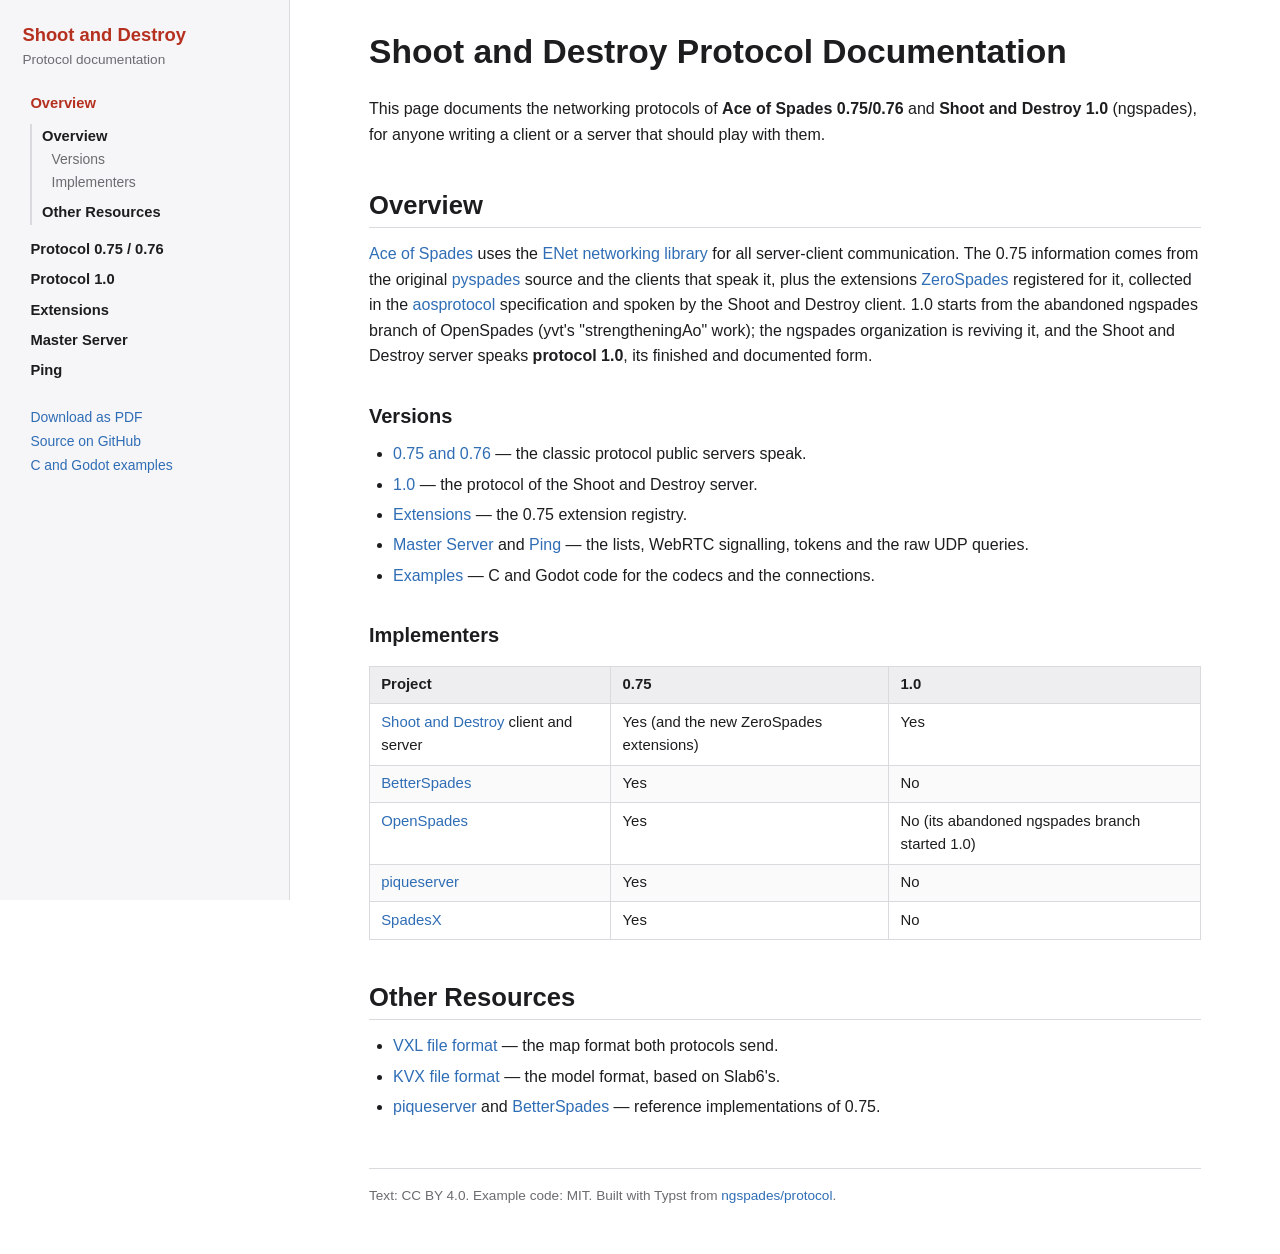
==== index.html @ 99707daf "Site built from 164c2e4" ====
<!DOCTYPE html><html lang="en"><head><meta charset="utf-8"><meta name="viewport" content="width=device-width, initial-scale=1"><title>Shoot and Destroy Protocol Documentation</title><meta name="description" content="Ace of Spades 0.75/0.76 and Shoot and Destroy 1.0: every packet, what the server sends and expects, the master list, WebRTC, and C and Godot examples."><link rel="canonical" href="https://ngspades.github.io/protocol/index.html"><link rel="stylesheet" href="style.css"></head><body><div class="layout"><nav class="sidebar"><a class="brand" href="index.html">Shoot and Destroy</a><p class="brand-sub">Protocol documentation</p><ul class="pages"><li class="current"><a href="#">Overview</a><ul class="toc"><li class="l1"><a href="#overview">Overview</a></li><li class="l2"><a href="#versions">Versions</a></li><li class="l2"><a href="#implementers">Implementers</a></li><li class="l1"><a href="#other-resources">Other Resources</a></li></ul></li><li class><a href="protocol075.html">Protocol 0.75 / 0.76</a></li><li class><a href="protocol10.html">Protocol 1.0</a></li><li class><a href="extensions.html">Extensions</a></li><li class><a href="protocolmaster.html">Master Server</a></li><li class><a href="protocolping.html">Ping</a></li></ul><p class="side-links"><a href="pdf/ngspades-protocol.pdf">Download as PDF</a><a href="https://github.com/ngspades/protocol">Source on GitHub</a><a href="https://github.com/ngspades/protocol/tree/main/examples">C and Godot examples</a></p></nav><main><article class="doc"><h1>Shoot and Destroy Protocol Documentation</h1><p>This page documents the networking protocols of <strong>Ace of Spades 0.75/0.76</strong> and <strong>Shoot and Destroy 1.0</strong> (ngspades), for anyone writing a client or a server that should play with them.</p><h2 id="overview"><a class="hl" href="#overview">Overview</a></h2><p><a href="http://buildandshoot.com/">Ace of Spades</a> uses the <a href="http://enet.bespin.org/Features.html">ENet networking library</a> for all server-client communication. The 0.75 information comes from the original <a href="https://github.com/piqueserver/piqueserver">pyspades</a> source and the clients that speak it, plus the extensions <a href="https://github.com/zerospades">ZeroSpades</a> registered for it, collected in the <a href="https://github.com/zerospades/aosprotocol">aosprotocol</a> specification and spoken by the Shoot and Destroy client. 1.0 starts from the abandoned ngspades branch of OpenSpades (yvt's "strengtheningAo" work); the ngspades organization is reviving it, and the Shoot and Destroy server speaks <strong>protocol 1.0</strong>, its finished and documented form.</p><h3 id="versions"><a class="hl" href="#versions">Versions</a></h3><ul><li><a href="protocol075.html">0.75 and 0.76</a> — the classic protocol public servers speak.</li><li><a href="protocol10.html">1.0</a> — the protocol of the Shoot and Destroy server.</li><li><a href="extensions.html">Extensions</a> — the 0.75 extension registry.</li><li><a href="protocolmaster.html">Master Server</a> and <a href="protocolping.html">Ping</a> — the lists, WebRTC signalling, tokens and the raw UDP queries.</li><li><a href="https://github.com/ngspades/protocol/blob/main/examples/c/README.md">Examples</a> — C and Godot code for the codecs and the connections.</li></ul><h3 id="implementers"><a class="hl" href="#implementers">Implementers</a></h3><div class="table-wrap"><table><thead><tr><th>Project</th><th>0.75</th><th>1.0</th></tr></thead><tbody><tr><td><a href="https://ngspades.obex.pw/">Shoot and Destroy</a> client and server</td><td>Yes (and the new ZeroSpades extensions)</td><td>Yes</td></tr><tr><td><a href="https://github.com/xtreme8000/BetterSpades">BetterSpades</a></td><td>Yes</td><td>No</td></tr><tr><td><a href="https://github.com/yvt/openspades">OpenSpades</a></td><td>Yes</td><td>No (its abandoned ngspades branch started 1.0)</td></tr><tr><td><a href="https://github.com/piqueserver/piqueserver">piqueserver</a></td><td>Yes</td><td>No</td></tr><tr><td><a href="https://github.com/SpadesX/SpadesX">SpadesX</a></td><td>Yes</td><td>No</td></tr></tbody></table></div><h2 id="other-resources"><a class="hl" href="#other-resources">Other Resources</a></h2><ul><li><a href="http://silverspaceship.com/aosmap/aos_file_format.html">VXL file format</a> — the map format both protocols send.</li><li><a href="https://web.archive.org/web/20100102023608/http://mystaddict.tlayeh.com/Computer%20Camp/Slab6/slab6.txt">KVX file format</a> — the model format, based on Slab6's.</li><li><a href="https://github.com/piqueserver/piqueserver">piqueserver</a> and <a href="https://github.com/xtreme8000/BetterSpades">BetterSpades</a> — reference implementations of 0.75.</li></ul></article><footer>Text: CC BY 4.0. Example code: MIT. Built with Typst from <a href="https://github.com/ngspades/protocol">ngspades/protocol</a>.</footer></main></div></body></html>
---- style.css ----
/* Stylesheet of the website built from the Typst sources (src/template.typ
   writes the markup it styles). Light and dark, no scripts, no web fonts. */

:root {
  --bg: #ffffff;
  --ink: #1d1d1f;
  --muted: #6b6b70;
  --line: #d9d9de;
  --accent: #b5301f;
  --link: #2f6db5;
  --side-bg: #f6f6f8;
  --code-bg: #f4f4f6;
  --head-bg: #eeeef1;
  --stripe: #fafafb;
  --note-bg: #eaf2fb;
  --note-bar: #2f6db5;
  --warn-bg: #fdf1e3;
  --warn-bar: #c77a12;
  --sans: Inter, "Helvetica Neue", Helvetica, Arimo, "Liberation Sans", "DejaVu Sans", system-ui, sans-serif;
  --mono: "JetBrains Mono", Menlo, "DejaVu Sans Mono", "Liberation Mono", ui-monospace, monospace;
}
@media (prefers-color-scheme: dark) {
  :root {
    --bg: #17171a;
    --ink: #e8e8ea;
    --muted: #9b9ba2;
    --line: #35353b;
    --accent: #ef7a66;
    --link: #7fb0ee;
    --side-bg: #1e1e22;
    --code-bg: #25252a;
    --head-bg: #2b2b31;
    --stripe: #1c1c20;
    --note-bg: #1b2a3b;
    --note-bar: #4c8fe0;
    --warn-bg: #3a2a16;
    --warn-bar: #e09a32;
  }
}

* { box-sizing: border-box; }
html { scroll-padding-top: 1rem; }
body {
  margin: 0;
  background: var(--bg);
  color: var(--ink);
  font: 16px/1.6 var(--sans);
  -webkit-text-size-adjust: 100%;
}
a { color: var(--link); text-decoration: none; }
a:hover { text-decoration: underline; }

.layout { display: flex; min-height: 100vh; }

/* ---- sidebar ---- */
.sidebar {
  flex: 0 0 290px;
  width: 290px;
  position: sticky;
  top: 0;
  align-self: flex-start;
  height: 100vh;
  overflow-y: auto;
  padding: 1.4rem 1rem 2rem 1.4rem;
  background: var(--side-bg);
  border-right: 1px solid var(--line);
  font-size: 0.92rem;
  line-height: 1.4;
}
.sidebar .brand { display: block; font-size: 1.15rem; font-weight: 700; color: var(--accent); }
.sidebar .brand:hover { text-decoration: none; }
.sidebar .brand-sub { margin: 0.1rem 0 1.2rem; color: var(--muted); font-size: 0.85rem; }
.sidebar ul { list-style: none; margin: 0; padding: 0; }
.sidebar .pages > li > a { display: block; padding: 0.3rem 0.5rem; border-radius: 4px; color: var(--ink); font-weight: 600; }
.sidebar .pages > li > a:hover { background: var(--line); text-decoration: none; }
.sidebar .pages > li.current > a { color: var(--accent); }
.sidebar .toc { margin: 0.2rem 0 0.6rem 0.5rem; border-left: 2px solid var(--line); }
.sidebar .toc li a { display: block; padding: 0.12rem 0.6rem; color: var(--muted); font-weight: 400; }
.sidebar .toc li a:hover { color: var(--ink); text-decoration: none; }
.sidebar .toc li.l1 a { color: var(--ink); font-weight: 600; margin-top: 0.35rem; }
.sidebar .toc li.l2 a { padding-left: 1.2rem; font-size: 0.87rem; }
.sidebar .side-links { margin-top: 1.4rem; display: flex; flex-direction: column; gap: 0.3rem; padding-left: 0.5rem; font-size: 0.87rem; }

/* ---- content ---- */
main { flex: 1 1 auto; min-width: 0; padding: 2rem 2.5rem 3rem; }
article.doc { max-width: 52rem; margin: 0 auto; }
article h1 { font-size: 2.1rem; line-height: 1.2; margin: 0 0 1.5rem; }
article h2 { font-size: 1.6rem; margin: 2.6rem 0 0.8rem; padding-bottom: 0.3rem; border-bottom: 1px solid var(--line); }
article h3 { font-size: 1.25rem; margin: 2.1rem 0 0.6rem; }
article h4 { font-size: 1.05rem; margin: 1.6rem 0 0.5rem; }
article h2, article h3, article h4 { line-height: 1.3; }
article h2 a.hl, article h3 a.hl, article h4 a.hl { color: inherit; }
article h2 a.hl:hover, article h3 a.hl:hover, article h4 a.hl:hover { text-decoration: none; }
article :target { background: color-mix(in srgb, var(--accent) 14%, transparent); }
article p { margin: 0.8rem 0; }
article ul, article ol { padding-left: 1.5rem; margin: 0.8rem 0; }
article li { margin: 0.3rem 0; }

code, pre { font-family: var(--mono); font-size: 0.86em; }
code { background: var(--code-bg); padding: 0.1em 0.35em; border-radius: 3px; }
pre {
  /* the highlighter's colours are for a light background */
  background: #f6f6f8;
  color: #1d1d1f;
  border: 1px solid var(--line);
  border-radius: 6px;
  padding: 0.8rem 1rem;
  overflow-x: auto;
  line-height: 1.5;
}
pre code { background: none; padding: 0; font-size: 0.9em; }

.table-wrap { overflow-x: auto; margin: 1.1rem 0; }
table { border-collapse: collapse; width: 100%; font-size: 0.93rem; }
th, td { text-align: left; vertical-align: top; padding: 0.4rem 0.7rem; border: 1px solid var(--line); }
th { background: var(--head-bg); font-weight: 600; white-space: nowrap; }
tbody tr:nth-child(even) { background: var(--stripe); }
td code { white-space: pre-wrap; word-break: break-word; }

p.dir { margin: 0.4rem 0 0.8rem; }
code.dir-badge {
  background: color-mix(in srgb, var(--accent) 12%, transparent);
  color: var(--accent);
  border: 1px solid color-mix(in srgb, var(--accent) 35%, transparent);
  padding: 0.15em 0.55em;
}

.callout { margin: 1.2rem 0; padding: 0.7rem 1rem; border-left: 4px solid; border-radius: 0 6px 6px 0; }
.callout p { margin: 0; }
.callout.note { background: var(--note-bg); border-color: var(--note-bar); }
.callout.warning { background: var(--warn-bg); border-color: var(--warn-bar); }

footer { max-width: 52rem; margin: 3rem auto 0; padding-top: 1rem; border-top: 1px solid var(--line); color: var(--muted); font-size: 0.85rem; }

@media (max-width: 900px) {
  .layout { display: block; }
  .sidebar { position: static; width: auto; height: auto; border-right: 0; border-bottom: 1px solid var(--line); }
  .sidebar .toc { display: none; }
  main { padding: 1.2rem 1rem 2rem; }
  article h1 { font-size: 1.7rem; }
}
@media print {
  .sidebar { display: none; }
  main { padding: 0; }
}
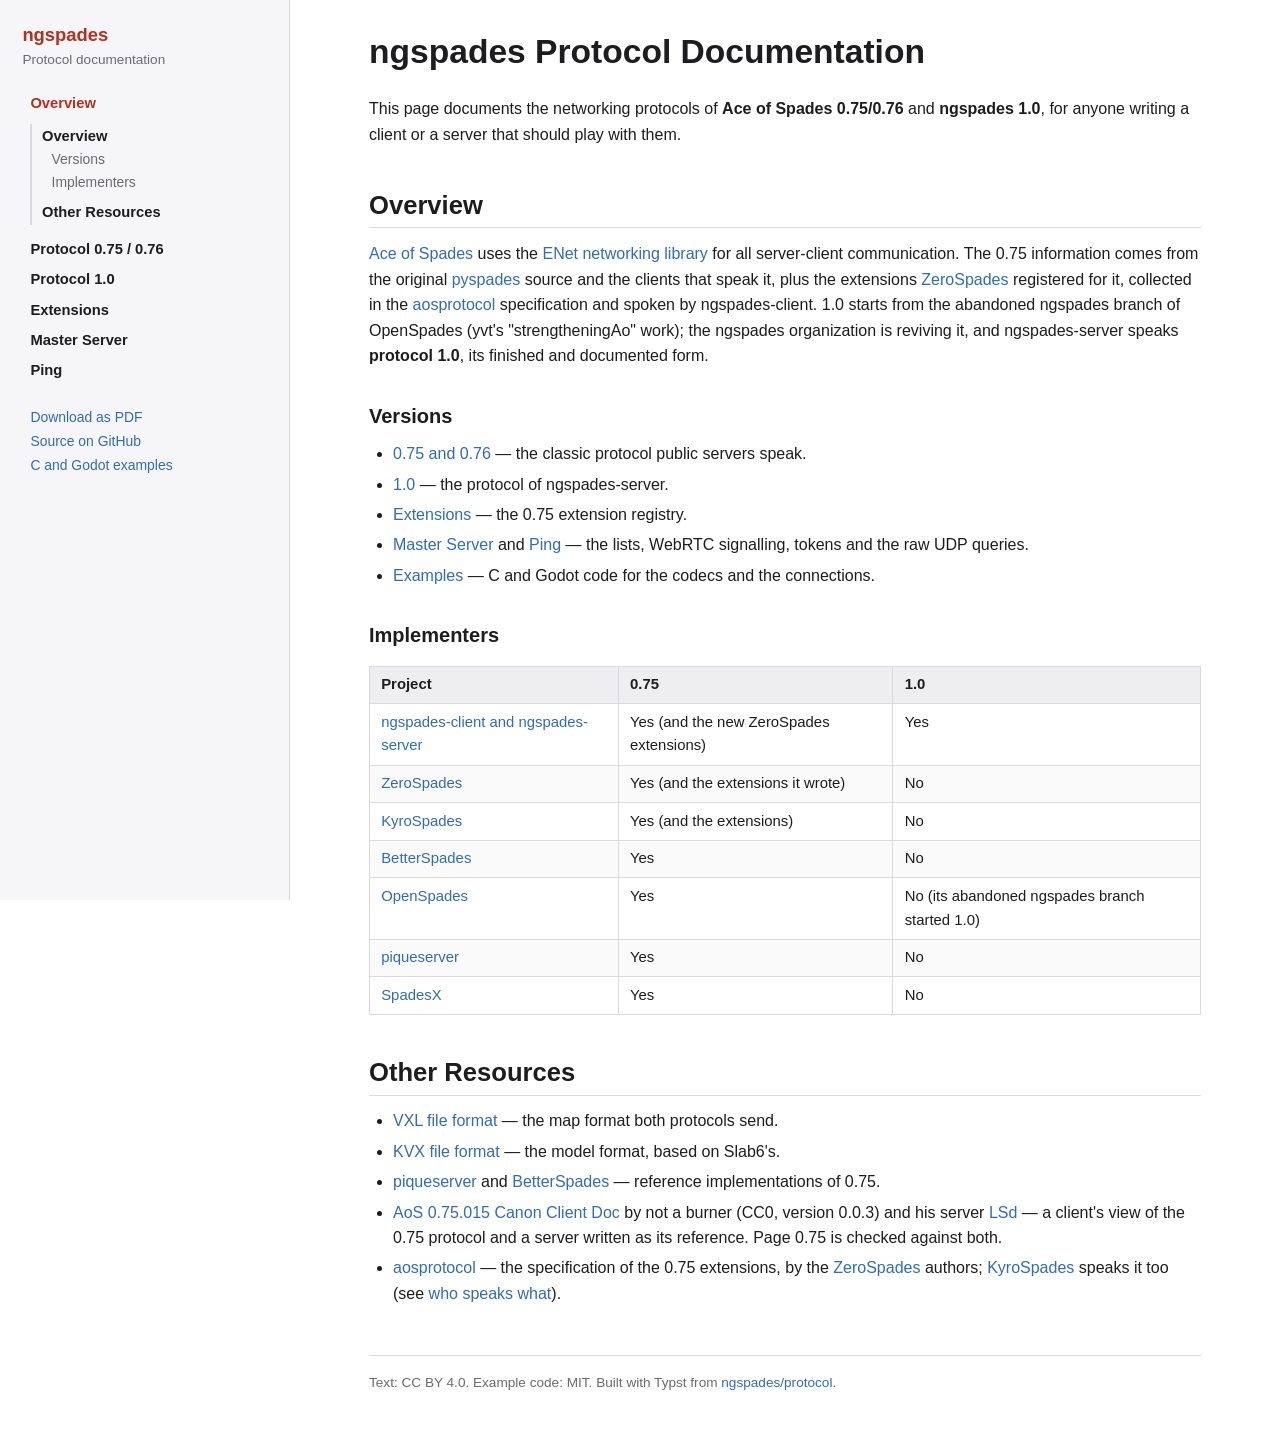
==== commit b23cc9a2: "Site built from d1200aa" ====
--- a/index.html
+++ b/index.html
@@ -1 +1 @@
-<!DOCTYPE html><html lang="en"><head><meta charset="utf-8"><meta name="viewport" content="width=device-width, initial-scale=1"><title>Shoot and Destroy Protocol Documentation</title><meta name="description" content="Ace of Spades 0.75/0.76 and Shoot and Destroy 1.0: every packet, what the server sends and expects, the master list, WebRTC, and C and Godot examples."><link rel="canonical" href="https://ngspades.github.io/protocol/index.html"><link rel="stylesheet" href="style.css"></head><body><div class="layout"><nav class="sidebar"><a class="brand" href="index.html">Shoot and Destroy</a><p class="brand-sub">Protocol documentation</p><ul class="pages"><li class="current"><a href="#">Overview</a><ul class="toc"><li class="l1"><a href="#overview">Overview</a></li><li class="l2"><a href="#versions">Versions</a></li><li class="l2"><a href="#implementers">Implementers</a></li><li class="l1"><a href="#other-resources">Other Resources</a></li></ul></li><li class><a href="protocol075.html">Protocol 0.75 / 0.76</a></li><li class><a href="protocol10.html">Protocol 1.0</a></li><li class><a href="extensions.html">Extensions</a></li><li class><a href="protocolmaster.html">Master Server</a></li><li class><a href="protocolping.html">Ping</a></li></ul><p class="side-links"><a href="pdf/ngspades-protocol.pdf">Download as PDF</a><a href="https://github.com/ngspades/protocol">Source on GitHub</a><a href="https://github.com/ngspades/protocol/tree/main/examples">C and Godot examples</a></p></nav><main><article class="doc"><h1>Shoot and Destroy Protocol Documentation</h1><p>This page documents the networking protocols of <strong>Ace of Spades 0.75/0.76</strong> and <strong>Shoot and Destroy 1.0</strong> (ngspades), for anyone writing a client or a server that should play with them.</p><h2 id="overview"><a class="hl" href="#overview">Overview</a></h2><p><a href="http://buildandshoot.com/">Ace of Spades</a> uses the <a href="http://enet.bespin.org/Features.html">ENet networking library</a> for all server-client communication. The 0.75 information comes from the original <a href="https://github.com/piqueserver/piqueserver">pyspades</a> source and the clients that speak it, plus the extensions <a href="https://github.com/zerospades">ZeroSpades</a> registered for it, collected in the <a href="https://github.com/zerospades/aosprotocol">aosprotocol</a> specification and spoken by the Shoot and Destroy client. 1.0 starts from the abandoned ngspades branch of OpenSpades (yvt's "strengtheningAo" work); the ngspades organization is reviving it, and the Shoot and Destroy server speaks <strong>protocol 1.0</strong>, its finished and documented form.</p><h3 id="versions"><a class="hl" href="#versions">Versions</a></h3><ul><li><a href="protocol075.html">0.75 and 0.76</a> — the classic protocol public servers speak.</li><li><a href="protocol10.html">1.0</a> — the protocol of the Shoot and Destroy server.</li><li><a href="extensions.html">Extensions</a> — the 0.75 extension registry.</li><li><a href="protocolmaster.html">Master Server</a> and <a href="protocolping.html">Ping</a> — the lists, WebRTC signalling, tokens and the raw UDP queries.</li><li><a href="https://github.com/ngspades/protocol/blob/main/examples/c/README.md">Examples</a> — C and Godot code for the codecs and the connections.</li></ul><h3 id="implementers"><a class="hl" href="#implementers">Implementers</a></h3><div class="table-wrap"><table><thead><tr><th>Project</th><th>0.75</th><th>1.0</th></tr></thead><tbody><tr><td><a href="https://ngspades.obex.pw/">Shoot and Destroy</a> client and server</td><td>Yes (and the new ZeroSpades extensions)</td><td>Yes</td></tr><tr><td><a href="https://github.com/xtreme8000/BetterSpades">BetterSpades</a></td><td>Yes</td><td>No</td></tr><tr><td><a href="https://github.com/yvt/openspades">OpenSpades</a></td><td>Yes</td><td>No (its abandoned ngspades branch started 1.0)</td></tr><tr><td><a href="https://github.com/piqueserver/piqueserver">piqueserver</a></td><td>Yes</td><td>No</td></tr><tr><td><a href="https://github.com/SpadesX/SpadesX">SpadesX</a></td><td>Yes</td><td>No</td></tr></tbody></table></div><h2 id="other-resources"><a class="hl" href="#other-resources">Other Resources</a></h2><ul><li><a href="http://silverspaceship.com/aosmap/aos_file_format.html">VXL file format</a> — the map format both protocols send.</li><li><a href="https://web.archive.org/web/20100102023608/http://mystaddict.tlayeh.com/Computer%20Camp/Slab6/slab6.txt">KVX file format</a> — the model format, based on Slab6's.</li><li><a href="https://github.com/piqueserver/piqueserver">piqueserver</a> and <a href="https://github.com/xtreme8000/BetterSpades">BetterSpades</a> — reference implementations of 0.75.</li></ul></article><footer>Text: CC BY 4.0. Example code: MIT. Built with Typst from <a href="https://github.com/ngspades/protocol">ngspades/protocol</a>.</footer></main></div></body></html>+<!DOCTYPE html><html lang="en"><head><meta charset="utf-8"><meta name="viewport" content="width=device-width, initial-scale=1"><title>ngspades Protocol Documentation</title><meta name="description" content="Ace of Spades 0.75/0.76 and ngspades 1.0: every packet, what the server sends and expects, the master list, WebRTC, and C and Godot examples."><link rel="canonical" href="https://ngspades.github.io/protocol/index.html"><link rel="stylesheet" href="style.css"></head><body><div class="layout"><nav class="sidebar"><a class="brand" href="index.html">ngspades</a><p class="brand-sub">Protocol documentation</p><ul class="pages"><li class="current"><a href="#">Overview</a><ul class="toc"><li class="l1"><a href="#overview">Overview</a></li><li class="l2"><a href="#versions">Versions</a></li><li class="l2"><a href="#implementers">Implementers</a></li><li class="l1"><a href="#other-resources">Other Resources</a></li></ul></li><li class><a href="protocol075.html">Protocol 0.75 / 0.76</a></li><li class><a href="protocol10.html">Protocol 1.0</a></li><li class><a href="extensions.html">Extensions</a></li><li class><a href="protocolmaster.html">Master Server</a></li><li class><a href="protocolping.html">Ping</a></li></ul><p class="side-links"><a href="pdf/ngspades-protocol.pdf">Download as PDF</a><a href="https://github.com/ngspades/protocol">Source on GitHub</a><a href="https://github.com/ngspades/protocol/tree/main/examples">C and Godot examples</a></p></nav><main><article class="doc"><h1>ngspades Protocol Documentation</h1><p>This page documents the networking protocols of <strong>Ace of Spades 0.75/0.76</strong> and <strong>ngspades 1.0</strong>, for anyone writing a client or a server that should play with them.</p><h2 id="overview"><a class="hl" href="#overview">Overview</a></h2><p><a href="http://buildandshoot.com/">Ace of Spades</a> uses the <a href="http://enet.bespin.org/Features.html">ENet networking library</a> for all server-client communication. The 0.75 information comes from the original <a href="https://github.com/piqueserver/piqueserver">pyspades</a> source and the clients that speak it, plus the extensions <a href="https://github.com/zerospades">ZeroSpades</a> registered for it, collected in the <a href="https://github.com/zerospades/aosprotocol">aosprotocol</a> specification and spoken by ngspades-client. 1.0 starts from the abandoned ngspades branch of OpenSpades (yvt's "strengtheningAo" work); the ngspades organization is reviving it, and ngspades-server speaks <strong>protocol 1.0</strong>, its finished and documented form.</p><h3 id="versions"><a class="hl" href="#versions">Versions</a></h3><ul><li><a href="protocol075.html">0.75 and 0.76</a> — the classic protocol public servers speak.</li><li><a href="protocol10.html">1.0</a> — the protocol of ngspades-server.</li><li><a href="extensions.html">Extensions</a> — the 0.75 extension registry.</li><li><a href="protocolmaster.html">Master Server</a> and <a href="protocolping.html">Ping</a> — the lists, WebRTC signalling, tokens and the raw UDP queries.</li><li><a href="https://github.com/ngspades/protocol/blob/main/examples/c/README.md">Examples</a> — C and Godot code for the codecs and the connections.</li></ul><h3 id="implementers"><a class="hl" href="#implementers">Implementers</a></h3><div class="table-wrap"><table><thead><tr><th>Project</th><th>0.75</th><th>1.0</th></tr></thead><tbody><tr><td><a href="https://ngspades.obex.pw/">ngspades-client and ngspades-server</a></td><td>Yes (and the new ZeroSpades extensions)</td><td>Yes</td></tr><tr><td><a href="https://github.com/zerospades/zerospades">ZeroSpades</a></td><td>Yes (and the extensions it wrote)</td><td>No</td></tr><tr><td><a href="https://github.com/Kyrope01/KyroSpades">KyroSpades</a></td><td>Yes (and the extensions)</td><td>No</td></tr><tr><td><a href="https://github.com/xtreme8000/BetterSpades">BetterSpades</a></td><td>Yes</td><td>No</td></tr><tr><td><a href="https://github.com/yvt/openspades">OpenSpades</a></td><td>Yes</td><td>No (its abandoned ngspades branch started 1.0)</td></tr><tr><td><a href="https://github.com/piqueserver/piqueserver">piqueserver</a></td><td>Yes</td><td>No</td></tr><tr><td><a href="https://github.com/SpadesX/SpadesX">SpadesX</a></td><td>Yes</td><td>No</td></tr></tbody></table></div><h2 id="other-resources"><a class="hl" href="#other-resources">Other Resources</a></h2><ul><li><a href="http://silverspaceship.com/aosmap/aos_file_format.html">VXL file format</a> — the map format both protocols send.</li><li><a href="https://web.archive.org/web/20100102023608/http://mystaddict.tlayeh.com/Computer%20Camp/Slab6/slab6.txt">KVX file format</a> — the model format, based on Slab6's.</li><li><a href="https://github.com/piqueserver/piqueserver">piqueserver</a> and <a href="https://github.com/xtreme8000/BetterSpades">BetterSpades</a> — reference implementations of 0.75.</li><li><a href="https://notaburner.mooo.com/assets/clidoc3.html">AoS 0.75.015 Canon Client Doc</a> by not a burner (CC0, version 0.0.3) and his server <a href="https://66.135.15.57/lsd/">LSd</a> — a client's view of the 0.75 protocol and a server written as its reference. Page 0.75 is checked against both.</li><li><a href="https://github.com/zerospades/aosprotocol">aosprotocol</a> — the specification of the 0.75 extensions, by the <a href="https://github.com/zerospades/zerospades">ZeroSpades</a> authors; <a href="https://github.com/Kyrope01/KyroSpades">KyroSpades</a> speaks it too (see <a href="extensions.html#implementations">who speaks what</a>).</li></ul></article><footer>Text: CC BY 4.0. Example code: MIT. Built with Typst from <a href="https://github.com/ngspades/protocol">ngspades/protocol</a>.</footer></main></div></body></html>
--- a/style.css
+++ b/style.css
@@ -143,3 +143,13 @@
   .sidebar { display: none; }
   main { padding: 0; }
 }
+
+/* sequence diagrams (inline SVG from Typst's html.frame) */
+figure.diagram {
+  margin: 1.1rem 0; padding: 0.8rem 0.6rem 0.5rem;
+  background: #f6f6f8; border: 1px solid var(--line); border-radius: 6px; overflow-x: auto;
+}
+/* Typst writes a fixed width and height in em as an inline style: let the
+   viewBox's proportions decide when the column is narrower. */
+figure.diagram svg { display: block; max-width: 100%; height: auto !important; margin: 0 auto; }
+figure.diagram figcaption { color: #6b6b70; font-size: 0.85rem; text-align: center; margin-top: 0.4rem; }
